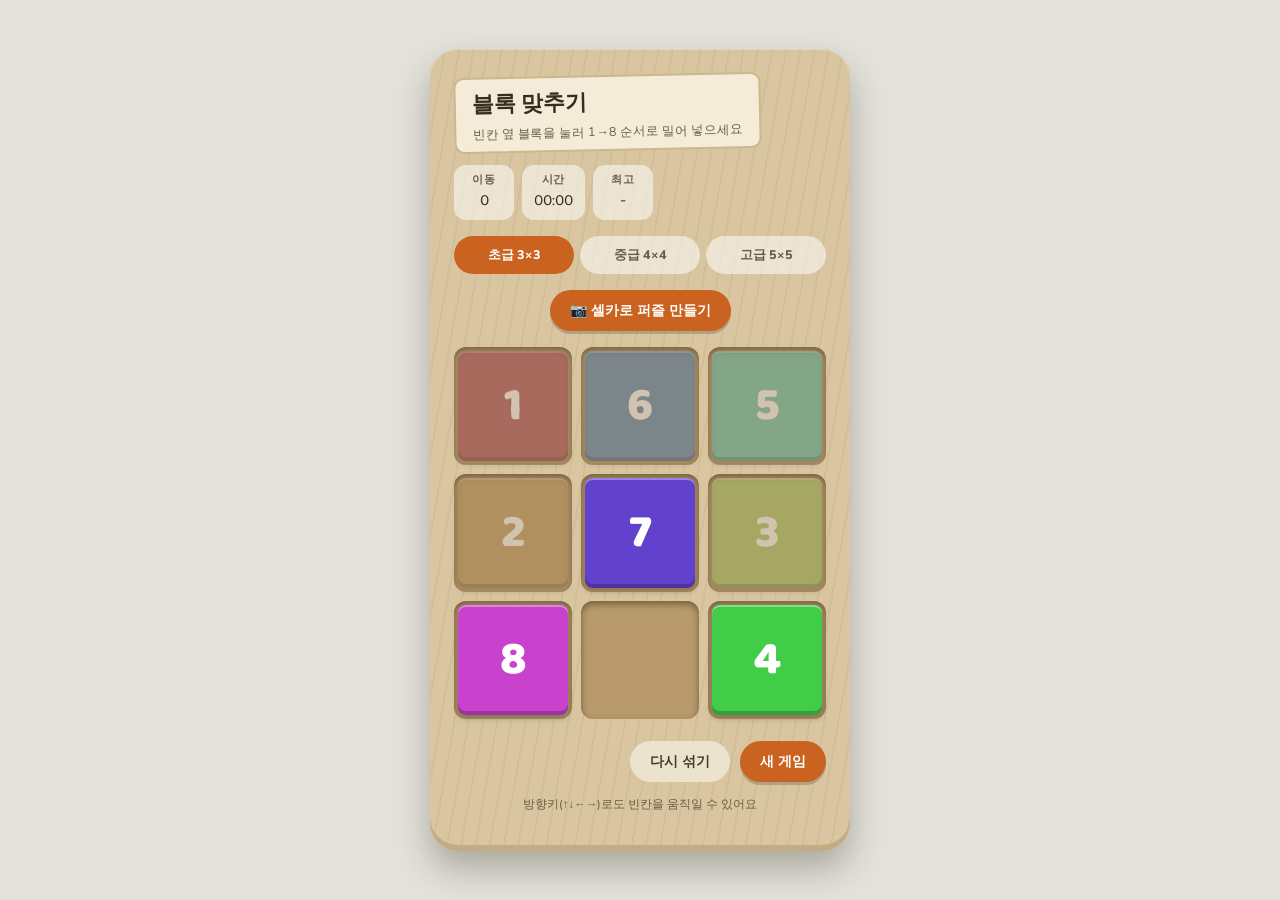
==== games/puzzle/index.html @ 5f30cb7c "블록 맞추기 퍼즐 추가 (단계별 3×3 / 4×4 / 5×5) Co-Authored-By: Claude Opus 5.5 <noreply@anthropic.com> Claude-Se" ====
<!DOCTYPE html>
<html lang="ko">
<head>
<meta charset="UTF-8">
<meta name="viewport" content="width=device-width, initial-scale=1.0">
<title>블록 맞추기</title>
<link rel="preconnect" href="https://fonts.googleapis.com">
<link rel="stylesheet" href="https://fonts.googleapis.com/css2?family=Baloo+2:wght@500;700;800&family=Nunito+Sans:opsz,wght@6..12,400;6..12,600;6..12,800&display=swap">
<style>
  :root {
    --wall: #e3e2da;
    --tray: #d9c6a0;
    --tray-edge: #c3ac80;
    --tray-grain: rgba(140, 112, 68, 0.10);
    --slot: #b89a6d;
    --slot-shadow: rgba(60, 42, 16, 0.55);
    --ink: #382c1e;
    --ink-soft: #6b5c45;
    --label-bg: #f4ecd8;
    --label-edge: #cbb98d;
    --plate-bg: rgba(255, 255, 255, 0.55);
    --lamp: #c9631f;
    --lamp-ink: #ffffff;
    --btn-quiet-bg: #ece3cd;
    --btn-quiet-ink: #4a3c28;
    --win-bg: #dcecd9;
    --win-ink: #2f6b3c;
    --focus-ring: #c9631f;
    --tile-s: 58%;
    --tile-l: 53%;
  }

  @media (prefers-color-scheme: dark) {
    :root:not([data-theme="light"]) {
      --wall: #1a1815;
      --tray: #4a3624;
      --tray-edge: #33241790;
      --tray-grain: rgba(0, 0, 0, 0.22);
      --slot: #2c1e12;
      --slot-shadow: rgba(0, 0, 0, 0.7);
      --ink: #f2e9d8;
      --ink-soft: #c6b393;
      --label-bg: #5a4530;
      --label-edge: #71583a;
      --plate-bg: rgba(0, 0, 0, 0.22);
      --lamp: #e8a23c;
      --lamp-ink: #2a1c08;
      --btn-quiet-bg: #3a2c1c;
      --btn-quiet-ink: #ecdfc4;
      --win-bg: #22392a;
      --win-ink: #8fd6a4;
      --focus-ring: #e8a23c;
      --tile-s: 62%;
      --tile-l: 60%;
    }
  }
  :root[data-theme="dark"] {
    --wall: #1a1815;
    --tray: #4a3624;
    --tray-edge: #33241790;
    --tray-grain: rgba(0, 0, 0, 0.22);
    --slot: #2c1e12;
    --slot-shadow: rgba(0, 0, 0, 0.7);
    --ink: #f2e9d8;
    --ink-soft: #c6b393;
    --label-bg: #5a4530;
    --label-edge: #71583a;
    --plate-bg: rgba(0, 0, 0, 0.22);
    --lamp: #e8a23c;
    --lamp-ink: #2a1c08;
    --btn-quiet-bg: #3a2c1c;
    --btn-quiet-ink: #ecdfc4;
    --win-bg: #22392a;
    --win-ink: #8fd6a4;
    --focus-ring: #e8a23c;
    --tile-s: 62%;
    --tile-l: 60%;
  }

  * { box-sizing: border-box; }

  body {
    margin: 0;
    min-height: 100vh;
    display: flex;
    align-items: center;
    justify-content: center;
    background: var(--wall);
    font-family: "Nunito Sans", "Apple SD Gothic Neo", "Malgun Gothic", sans-serif;
    color: var(--ink);
    padding: 28px 18px;
  }

  .tray {
    width: 100%;
    max-width: 420px;
    background:
      repeating-linear-gradient(100deg, var(--tray-grain) 0 2px, transparent 2px 14px),
      var(--tray);
    border-radius: 28px;
    padding: 26px 24px 28px;
    box-shadow:
      0 1px 0 rgba(255, 255, 255, 0.25) inset,
      0 -6px 0 var(--tray-edge) inset,
      0 18px 34px rgba(30, 20, 6, 0.28);
    transition: max-width 0.25s ease;
  }

  .header {
    display: flex;
    align-items: flex-start;
    justify-content: space-between;
    gap: 14px;
    margin-bottom: 16px;
    flex-wrap: wrap;
  }

  .label {
    background: var(--label-bg);
    border: 2px solid var(--label-edge);
    border-radius: 10px;
    padding: 8px 16px;
    transform: rotate(-1.2deg);
  }
  .label h1 {
    margin: 0;
    font-family: "Baloo 2", "Nunito Sans", sans-serif;
    font-weight: 700;
    font-size: 22px;
    letter-spacing: 0.2px;
  }
  .label p {
    margin: 2px 0 0;
    font-size: 12.5px;
    color: var(--ink-soft);
  }

  .plates {
    display: flex;
    gap: 8px;
  }
  .plate {
    background: var(--plate-bg);
    border-radius: 12px;
    padding: 7px 12px;
    min-width: 60px;
    text-align: center;
  }
  .plate .k {
    display: block;
    font-size: 10.5px;
    text-transform: uppercase;
    letter-spacing: 0.6px;
    color: var(--ink-soft);
    font-weight: 800;
  }
  .plate .v {
    display: block;
    font-family: "Baloo 2", sans-serif;
    font-size: 16px;
    font-variant-numeric: tabular-nums;
    margin-top: 1px;
  }

  .diff-row {
    display: flex;
    gap: 6px;
    margin-bottom: 16px;
  }
  .diff-btn {
    flex: 1;
    font-family: "Nunito Sans", sans-serif;
    border: 2px solid transparent;
    background: var(--plate-bg);
    color: var(--ink-soft);
    border-radius: 999px;
    padding: 8px 6px;
    font-size: 12.5px;
    font-weight: 800;
    cursor: pointer;
    transition: background 0.15s ease, color 0.15s ease, border-color 0.15s ease;
  }
  .diff-btn:hover { border-color: var(--lamp); }
  .diff-btn.active {
    background: var(--lamp);
    color: var(--lamp-ink);
  }
  .diff-btn:focus-visible {
    outline: 3px solid var(--focus-ring);
    outline-offset: 2px;
  }

  .photo-row {
    margin-bottom: 16px;
  }
  .photo-setup {
    display: flex;
    align-items: center;
    justify-content: center;
  }
  .photo-active {
    display: flex;
    align-items: center;
    gap: 10px;
    background: var(--plate-bg);
    border-radius: 14px;
    padding: 8px 10px;
  }
  .photo-thumb {
    width: 38px;
    height: 38px;
    border-radius: 10px;
    object-fit: cover;
    box-shadow: 0 2px 5px rgba(0, 0, 0, 0.25);
    flex-shrink: 0;
  }
  .photo-active-text {
    flex: 1;
    min-width: 0;
  }
  .photo-active-text strong {
    display: block;
    font-family: "Baloo 2", sans-serif;
    font-size: 13.5px;
  }
  .link-btn {
    background: none;
    border: none;
    padding: 0;
    font-family: "Nunito Sans", sans-serif;
    font-size: 11.5px;
    font-weight: 800;
    color: var(--lamp);
    text-decoration: underline;
    cursor: pointer;
  }
  .link-btn:focus-visible {
    outline: 3px solid var(--focus-ring);
    outline-offset: 2px;
  }

  .win-banner {
    max-height: 0;
    overflow: hidden;
    opacity: 0;
    transition: max-height 0.3s ease, opacity 0.3s ease, margin 0.3s ease;
    background: var(--win-bg);
    color: var(--win-ink);
    border-radius: 12px;
    font-weight: 800;
    font-family: "Baloo 2", sans-serif;
    text-align: center;
    padding: 0 14px;
  }
  .win-banner.show {
    max-height: 60px;
    opacity: 1;
    padding: 11px 14px;
    margin-bottom: 16px;
    animation: winPop 0.5s ease;
  }
  @keyframes winPop {
    0% { transform: scale(0.85); }
    55% { transform: scale(1.06); }
    100% { transform: scale(1); }
  }

  .board {
    display: grid;
    gap: 9px;
    margin-bottom: 22px;
    --tile-font: 28px;
  }

  .slot {
    aspect-ratio: 1 / 1;
    border-radius: 12px;
    background: var(--slot);
    box-shadow:
      inset 0 3px 7px var(--slot-shadow),
      inset 0 -1px 0 rgba(255, 255, 255, 0.06);
    display: flex;
    align-items: center;
    justify-content: center;
    padding: 4px;
  }

  .tile {
    position: relative;
    width: 100%;
    height: 100%;
    border: none;
    border-radius: 8px;
    font-family: "Baloo 2", sans-serif;
    font-weight: 800;
    font-size: var(--tile-font);
    color: #fff;
    cursor: pointer;
    display: flex;
    align-items: center;
    justify-content: center;
    background: hsl(var(--hue) var(--tile-s) var(--tile-l));
    background-repeat: no-repeat;
    box-shadow:
      inset 0 2px 0 rgba(255, 255, 255, 0.35),
      inset 0 -4px 0 rgba(0, 0, 0, 0.22),
      0 3px 6px rgba(0, 0, 0, 0.25);
    transition: transform 0.12s ease, box-shadow 0.12s ease;
  }
  .tile:active {
    transform: translateY(2px) scale(0.97);
    box-shadow:
      inset 0 2px 0 rgba(255, 255, 255, 0.25),
      inset 0 -2px 0 rgba(0, 0, 0, 0.22);
  }
  .tile:disabled {
    cursor: default;
    filter: saturate(0.7) brightness(0.9);
    opacity: 0.55;
  }
  .tile:focus-visible {
    outline: 3px solid var(--focus-ring);
    outline-offset: 2px;
  }

  .tile-badge {
    position: absolute;
    top: 3px;
    left: 4px;
    font-family: "Nunito Sans", sans-serif;
    font-size: 10px;
    font-weight: 800;
    background: rgba(0, 0, 0, 0.45);
    color: #fff;
    border-radius: 6px;
    padding: 1px 5px;
    pointer-events: none;
  }

  .tile.pop { animation: pop 0.22s ease; }
  @keyframes pop {
    0% { transform: scale(1); }
    45% { transform: scale(1.14); }
    100% { transform: scale(1); }
  }
  @media (prefers-reduced-motion: reduce) {
    .tile, .win-banner, .tray { transition: none; animation: none; }
  }

  .controls {
    display: flex;
    gap: 10px;
    justify-content: flex-end;
  }
  button.action {
    font-family: "Nunito Sans", sans-serif;
    border: none;
    border-radius: 999px;
    padding: 11px 20px;
    font-size: 14px;
    font-weight: 800;
    cursor: pointer;
    transition: filter 0.15s ease, transform 0.1s ease;
  }
  button.action:active { transform: translateY(1px); }
  .btn-lamp {
    background: var(--lamp);
    color: var(--lamp-ink);
    box-shadow: 0 3px 0 rgba(0,0,0,0.18);
  }
  .btn-lamp:hover { filter: brightness(1.07); }
  .btn-quiet {
    background: var(--btn-quiet-bg);
    color: var(--btn-quiet-ink);
  }
  .btn-quiet:hover { filter: brightness(0.96); }
  button.action:focus-visible {
    outline: 3px solid var(--focus-ring);
    outline-offset: 2px;
  }

  .hint {
    text-align: center;
    font-size: 11.5px;
    color: var(--ink-soft);
    margin-top: 14px;
  }
</style>
</head>
<body>
  <main class="tray" id="tray">
    <div class="header">
      <div class="label">
        <h1>블록 맞추기</h1>
        <p id="subtitle">빈칸 옆 블록을 눌러 순서대로 맞춰보세요</p>
      </div>
      <div class="plates">
        <div class="plate"><span class="k">이동</span><span class="v" id="moves">0</span></div>
        <div class="plate"><span class="k">시간</span><span class="v" id="timer">00:00</span></div>
        <div class="plate"><span class="k">최고</span><span class="v" id="best">-</span></div>
      </div>
    </div>

    <div class="diff-row" role="tablist" aria-label="난이도 선택">
      <button class="diff-btn" data-level="easy" role="tab">초급 3×3</button>
      <button class="diff-btn" data-level="medium" role="tab">중급 4×4</button>
      <button class="diff-btn" data-level="hard" role="tab">고급 5×5</button>
    </div>

    <input type="file" id="photoInput" accept="image/*" capture="user" hidden>
    <div class="photo-row" id="photoRow"></div>

    <div class="win-banner" id="winBanner">🎉 완성! 블록을 다 맞췄어요</div>

    <div class="board" id="board" role="group"></div>

    <div class="controls">
      <button class="action btn-quiet" id="resetBtn">다시 섞기</button>
      <button class="action btn-lamp" id="shuffleBtn">새 게임</button>
    </div>

    <p class="hint">방향키(↑↓←→)로도 빈칸을 움직일 수 있어요</p>
  </main>

<script>
(() => {
  const DIFFICULTIES = {
    easy:   { cols: 3, rows: 3, label: '초급', trayMax: 420, gap: 9 },
    medium: { cols: 4, rows: 4, label: '중급', trayMax: 460, gap: 7 },
    hard:   { cols: 5, rows: 5, label: '고급', trayMax: 520, gap: 6 },
  };
  const LEVEL_KEY = 'blockPuzzleLevel';
  const BEST_KEY = 'blockPuzzleBest';

  // 숫자 놀이터에서 열 때는 주소의 ?level=easy|medium|hard 로 시작 난이도를 정한다.
  const urlLevel = new URLSearchParams(location.search).get('level');
  let level = DIFFICULTIES[urlLevel] ? urlLevel : (localStorage.getItem(LEVEL_KEY) || 'easy');
  if (!DIFFICULTIES[level]) level = 'easy';

  let COLS, ROWS, SIZE, SOLVED;
  let tiles = [];
  let moves = 0;
  let timerInterval = null;
  let seconds = 0;
  let started = false;
  let won = false;
  let mode = 'numbers'; // 'numbers' | 'photo'
  let photoDataUrl = null;

  const trayEl = document.getElementById('tray');
  const boardEl = document.getElementById('board');
  const subtitleEl = document.getElementById('subtitle');
  const movesEl = document.getElementById('moves');
  const timerEl = document.getElementById('timer');
  const bestEl = document.getElementById('best');
  const winBanner = document.getElementById('winBanner');
  const diffButtons = Array.from(document.querySelectorAll('.diff-btn'));
  const photoRow = document.getElementById('photoRow');
  const photoInput = document.getElementById('photoInput');

  function loadBestMap() {
    try { return JSON.parse(localStorage.getItem(BEST_KEY)) || {}; } catch { return {}; }
  }

  function renderBest() {
    const best = loadBestMap()[level];
    bestEl.textContent = best ? `${best.moves}회` : '-';
  }

  function formatTime(s) {
    const m = Math.floor(s / 60).toString().padStart(2, '0');
    const sec = (s % 60).toString().padStart(2, '0');
    return `${m}:${sec}`;
  }

  function startTimer() {
    stopTimer();
    seconds = 0;
    timerEl.textContent = formatTime(seconds);
    timerInterval = setInterval(() => {
      seconds++;
      timerEl.textContent = formatTime(seconds);
    }, 1000);
  }

  function stopTimer() {
    if (timerInterval) clearInterval(timerInterval);
    timerInterval = null;
  }

  function isSolved(arr) {
    return arr.every((v, i) => v === SOLVED[i]);
  }

  function rowOf(idx) { return Math.floor(idx / COLS); }
  function colOf(idx) { return idx % COLS; }

  function neighborsOf(idx) {
    const r = rowOf(idx);
    const c = colOf(idx);
    const result = [];
    if (r > 0) result.push(idx - COLS);
    if (r < ROWS - 1) result.push(idx + COLS);
    if (c > 0) result.push(idx - 1);
    if (c < COLS - 1) result.push(idx + 1);
    return result;
  }

  function shuffle() {
    let arr = [...SOLVED];
    let emptyIdx = arr.indexOf(0);
    let prevIdx = -1;
    const shuffleMoves = 120 + SIZE * 25 + Math.floor(Math.random() * 30);

    for (let i = 0; i < shuffleMoves; i++) {
      const neighbors = neighborsOf(emptyIdx);
      const candidates = neighbors.filter(n => n !== prevIdx);
      const pickFrom = candidates.length ? candidates : neighbors;
      const target = pickFrom[Math.floor(Math.random() * pickFrom.length)];

      [arr[emptyIdx], arr[target]] = [arr[target], arr[emptyIdx]];
      prevIdx = emptyIdx;
      emptyIdx = target;
    }

    if (isSolved(arr)) return shuffle();
    return arr;
  }

  function isAdjacentToEmpty(idx) {
    return neighborsOf(tiles.indexOf(0)).includes(idx);
  }

  // 숫자 1은 빨강 계열, 마지막 숫자는 보라 계열이 되도록 색상환 일부를 고르게 나눠 쓴다.
  function hueForValue(val) {
    const total = SIZE - 1;
    if (total <= 1) return 0;
    return Math.round(-8 + (306 * (val - 1)) / (total - 1));
  }

  function render(animatedIdx = null) {
    boardEl.innerHTML = '';
    tiles.forEach((val, idx) => {
      const slot = document.createElement('div');
      slot.className = 'slot';
      if (val !== 0) {
        const btn = document.createElement('button');
        btn.className = 'tile';
        btn.disabled = won || !isAdjacentToEmpty(idx);
        if (idx === animatedIdx) btn.classList.add('pop');
        btn.addEventListener('click', () => handleMove(idx));

        if (mode === 'photo' && photoDataUrl) {
          const destRow = Math.floor((val - 1) / COLS);
          const destCol = (val - 1) % COLS;
          const posX = COLS === 1 ? 0 : (destCol / (COLS - 1)) * 100;
          const posY = ROWS === 1 ? 0 : (destRow / (ROWS - 1)) * 100;
          btn.style.backgroundImage = `url(${photoDataUrl})`;
          btn.style.backgroundSize = `${COLS * 100}% ${ROWS * 100}%`;
          btn.style.backgroundPosition = `${posX}% ${posY}%`;
          btn.setAttribute('aria-label', `사진 조각 ${val}`);
          const badge = document.createElement('span');
          badge.className = 'tile-badge';
          badge.textContent = val;
          btn.appendChild(badge);
        } else {
          btn.style.setProperty('--hue', hueForValue(val));
          btn.textContent = val;
          btn.setAttribute('aria-label', `숫자 ${val} 블록`);
        }

        slot.appendChild(btn);
      }
      boardEl.appendChild(slot);
    });
    fitTileFont();
  }

  function fitTileFont() {
    const slot = boardEl.querySelector('.slot');
    if (!slot) return;
    const size = slot.getBoundingClientRect().width;
    if (size > 0) {
      boardEl.style.setProperty('--tile-font', `${Math.max(14, Math.round(size * 0.4))}px`);
    }
  }

  function handleMove(idx) {
    if (won || !isAdjacentToEmpty(idx)) return;

    if (!started) {
      started = true;
      startTimer();
    }

    const emptyIdx = tiles.indexOf(0);
    [tiles[idx], tiles[emptyIdx]] = [tiles[emptyIdx], tiles[idx]];
    moves++;
    movesEl.textContent = moves;
    render(emptyIdx);

    if (isSolved(tiles)) {
      won = true;
      stopTimer();
      winBanner.textContent = mode === 'photo' ? '🎉 완성! 사진을 다 맞췄어요' : '🎉 완성! 블록을 다 맞췄어요';
      winBanner.classList.add('show');
      const bestMap = loadBestMap();
      const best = bestMap[level];
      if (!best || moves < best.moves) {
        bestMap[level] = { moves, seconds };
        localStorage.setItem(BEST_KEY, JSON.stringify(bestMap));
        renderBest();
      }
      render();
      launchConfetti();
    }
  }

  function applyLevelLayout() {
    const cfg = DIFFICULTIES[level];
    COLS = cfg.cols;
    ROWS = cfg.rows;
    SIZE = COLS * ROWS;
    SOLVED = [...Array(SIZE - 1).keys()].map(n => n + 1).concat(0);

    trayEl.style.maxWidth = `${cfg.trayMax}px`;
    boardEl.style.gridTemplateColumns = `repeat(${COLS}, 1fr)`;
    boardEl.style.gap = `${cfg.gap}px`;
    boardEl.setAttribute('aria-label', `${cfg.label} 퍼즐판`);
    updateSubtitle();

    diffButtons.forEach(btn => {
      btn.classList.toggle('active', btn.dataset.level === level);
      btn.setAttribute('aria-selected', String(btn.dataset.level === level));
    });
  }

  function updateSubtitle() {
    const total = SIZE - 1;
    subtitleEl.textContent = mode === 'photo'
      ? `빈칸 옆 조각을 눌러 사진을 완성해보세요 (${total}조각)`
      : `빈칸 옆 블록을 눌러 1→${total} 순서로 밀어 넣으세요`;
  }

  function updatePhotoUI() {
    photoRow.innerHTML = '';
    if (!photoDataUrl) {
      const wrap = document.createElement('div');
      wrap.className = 'photo-setup';
      const btn = document.createElement('button');
      btn.type = 'button';
      btn.className = 'action btn-lamp';
      btn.textContent = '📷 셀카로 퍼즐 만들기';
      btn.addEventListener('click', () => photoInput.click());
      wrap.appendChild(btn);
      photoRow.appendChild(wrap);
      return;
    }

    const wrap = document.createElement('div');
    wrap.className = 'photo-active';

    const thumb = document.createElement('img');
    thumb.className = 'photo-thumb';
    thumb.src = photoDataUrl;
    thumb.alt = '촬영한 사진';
    wrap.appendChild(thumb);

    const text = document.createElement('div');
    text.className = 'photo-active-text';
    const title = document.createElement('strong');
    title.textContent = mode === 'photo' ? '내 사진 퍼즐' : '내 사진 (번호 블록 보는 중)';
    text.appendChild(title);
    const toggle = document.createElement('button');
    toggle.type = 'button';
    toggle.className = 'link-btn';
    toggle.textContent = mode === 'photo' ? '번호 블록으로 보기' : '내 사진으로 보기';
    toggle.addEventListener('click', toggleMode);
    text.appendChild(toggle);
    wrap.appendChild(text);

    const retake = document.createElement('button');
    retake.type = 'button';
    retake.className = 'action btn-quiet';
    retake.textContent = '다시 찍기';
    retake.addEventListener('click', () => photoInput.click());
    wrap.appendChild(retake);

    photoRow.appendChild(wrap);
  }

  function toggleMode() {
    mode = mode === 'photo' ? 'numbers' : 'photo';
    updatePhotoUI();
    updateSubtitle();
    render();
  }

  function handlePhotoFile(file) {
    if (!file) return;
    const reader = new FileReader();
    reader.onload = (e) => {
      const img = new Image();
      img.onload = () => {
        const OUT = 480;
        const cropSize = Math.min(img.naturalWidth, img.naturalHeight);
        const sx = (img.naturalWidth - cropSize) / 2;
        const sy = (img.naturalHeight - cropSize) / 2;
        const canvas = document.createElement('canvas');
        canvas.width = OUT;
        canvas.height = OUT;
        const ctx = canvas.getContext('2d');
        ctx.drawImage(img, sx, sy, cropSize, cropSize, 0, 0, OUT, OUT);
        photoDataUrl = canvas.toDataURL('image/jpeg', 0.85);
        mode = 'photo';
        updatePhotoUI();
        updateSubtitle();
        newGame();
      };
      img.src = e.target.result;
    };
    reader.readAsDataURL(file);
  }

  function newGame() {
    applyLevelLayout();
    tiles = shuffle();
    moves = 0;
    seconds = 0;
    started = false;
    won = false;
    stopTimer();
    timerEl.textContent = '00:00';
    movesEl.textContent = '0';
    winBanner.classList.remove('show');
    renderBest();
    render();
  }

  function setLevel(newLevel) {
    if (!DIFFICULTIES[newLevel] || newLevel === level) return;
    level = newLevel;
    localStorage.setItem(LEVEL_KEY, level);
    newGame();
  }

  function launchConfetti() {
    // 동작 최소화 설정이어도 폭죽을 완전히 없애지 않고, 더 짧고 약하게만 보여준다.
    const reduced = window.matchMedia('(prefers-reduced-motion: reduce)').matches;
    const particleCount = reduced ? 50 : 150;
    const duration = reduced ? 900 : 2600;
    const spin = reduced ? 0 : 1;

    try {
      const canvas = document.createElement('canvas');
      canvas.style.cssText = 'position:fixed;inset:0;width:100vw;height:100vh;pointer-events:none;z-index:2147483647;';
      document.body.appendChild(canvas);
      const ctx = canvas.getContext('2d');
      const dpr = window.devicePixelRatio || 1;

      function sizeCanvas() {
        canvas.width = window.innerWidth * dpr;
        canvas.height = window.innerHeight * dpr;
        ctx.setTransform(dpr, 0, 0, dpr, 0, 0);
      }
      sizeCanvas();
      window.addEventListener('resize', sizeCanvas);

      const total = SIZE - 1;
      const colors = Array.from({ length: total }, (_, i) => `hsl(${hueForValue(i + 1)} 70% 58%)`);
      const originX = window.innerWidth / 2;
      const originY = window.innerHeight * 0.28;

      const particles = Array.from({ length: particleCount }, () => {
        const angle = Math.random() * Math.PI * 2;
        const speed = 3 + Math.random() * 8;
        return {
          x: originX,
          y: originY,
          vx: Math.cos(angle) * speed,
          vy: Math.sin(angle) * speed - 3,
          size: 5 + Math.random() * 5,
          rot: Math.random() * Math.PI * 2,
          vr: (Math.random() - 0.5) * 0.35 * spin,
          color: colors[Math.floor(Math.random() * colors.length)],
        };
      });

      const gravity = 0.2;
      const start = performance.now();

      function frame(now) {
        const elapsed = now - start;
        ctx.clearRect(0, 0, canvas.width, canvas.height);
        particles.forEach(p => {
          p.vy += gravity;
          p.x += p.vx;
          p.y += p.vy;
          p.rot += p.vr;
          ctx.save();
          ctx.globalAlpha = Math.max(0, 1 - elapsed / duration);
          ctx.translate(p.x, p.y);
          ctx.rotate(p.rot);
          ctx.fillStyle = p.color;
          ctx.fillRect(-p.size / 2, -p.size / 2, p.size, p.size * 0.6);
          ctx.restore();
        });
        if (elapsed < duration) {
          requestAnimationFrame(frame);
        } else {
          window.removeEventListener('resize', sizeCanvas);
          canvas.remove();
        }
      }
      requestAnimationFrame(frame);
    } catch (err) {
      console.error('confetti failed to render', err);
    }
  }

  document.addEventListener('keydown', (e) => {
    if (won) return;
    const emptyIdx = tiles.indexOf(0);
    const r = rowOf(emptyIdx);
    const c = colOf(emptyIdx);
    // 방향키는 "빈칸이 이동하는 방향"을 뜻하므로, 그 방향에 있는 블록을 빈칸으로 옮긴다.
    if (e.key === 'ArrowUp' && r < ROWS - 1) handleMove(emptyIdx + COLS);
    else if (e.key === 'ArrowDown' && r > 0) handleMove(emptyIdx - COLS);
    else if (e.key === 'ArrowLeft' && c < COLS - 1) handleMove(emptyIdx + 1);
    else if (e.key === 'ArrowRight' && c > 0) handleMove(emptyIdx - 1);
    else return;
    e.preventDefault();
  });

  let resizeTimer = null;
  window.addEventListener('resize', () => {
    clearTimeout(resizeTimer);
    resizeTimer = setTimeout(fitTileFont, 100);
  });

  diffButtons.forEach(btn => {
    btn.addEventListener('click', () => setLevel(btn.dataset.level));
  });
  document.getElementById('shuffleBtn').addEventListener('click', newGame);
  document.getElementById('resetBtn').addEventListener('click', newGame);
  photoInput.addEventListener('change', () => {
    handlePhotoFile(photoInput.files && photoInput.files[0]);
    photoInput.value = '';
  });

  updatePhotoUI();
  newGame();
})();
</script>
</body>
</html>
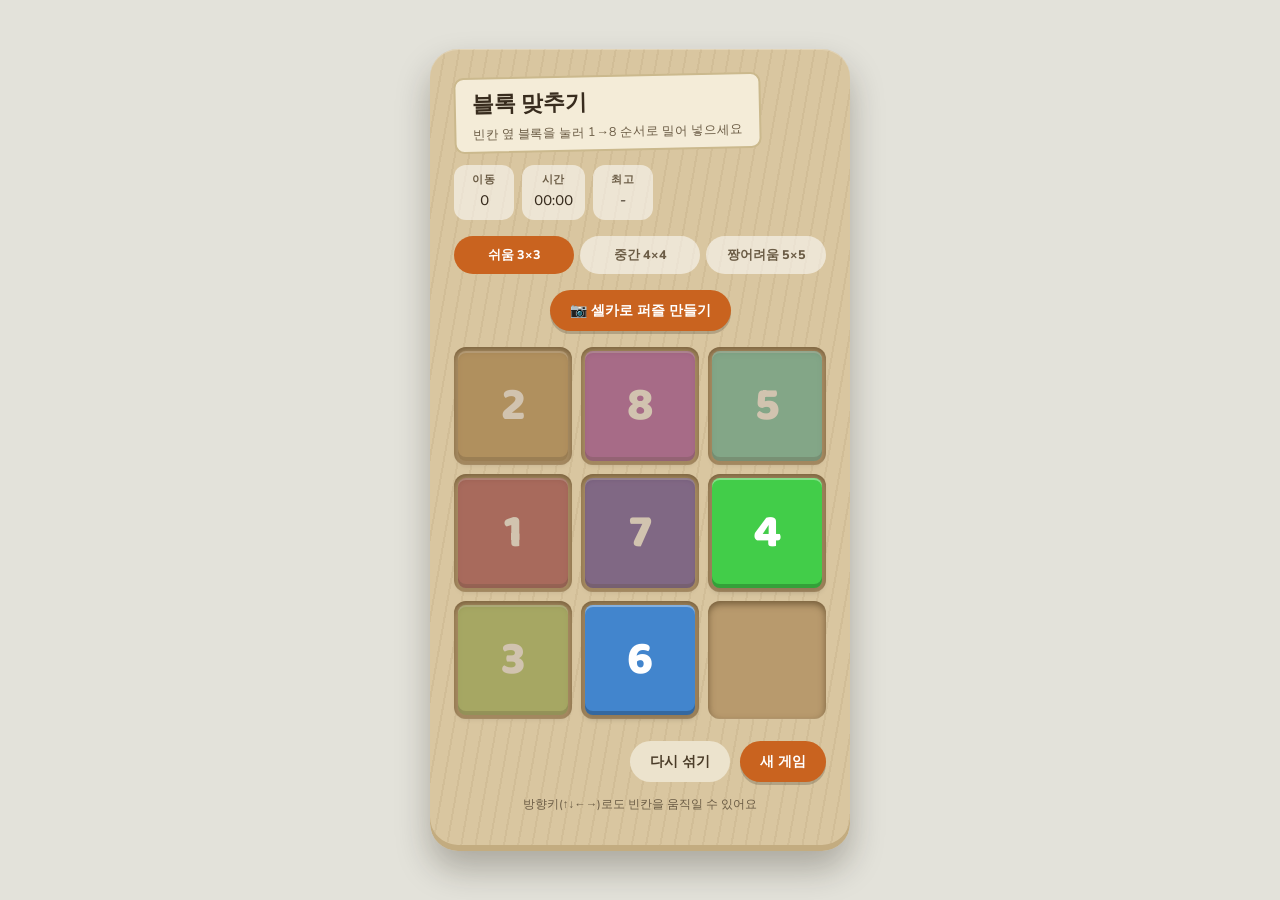
==== commit 2f1d7dee: "단계 이름을 쉬움 / 중간 / 짱어려움으로 변경 Co-Authored-By: Claude Opus 5.5 <noreply@anthropic.com> Claude-Session: h" ====
--- a/games/puzzle/index.html
+++ b/games/puzzle/index.html
@@ -402,9 +402,9 @@
     </div>
 
     <div class="diff-row" role="tablist" aria-label="난이도 선택">
-      <button class="diff-btn" data-level="easy" role="tab">초급 3×3</button>
-      <button class="diff-btn" data-level="medium" role="tab">중급 4×4</button>
-      <button class="diff-btn" data-level="hard" role="tab">고급 5×5</button>
+      <button class="diff-btn" data-level="easy" role="tab">쉬움 3×3</button>
+      <button class="diff-btn" data-level="medium" role="tab">중간 4×4</button>
+      <button class="diff-btn" data-level="hard" role="tab">짱어려움 5×5</button>
     </div>
 
     <input type="file" id="photoInput" accept="image/*" capture="user" hidden>
@@ -425,9 +425,9 @@
 <script>
 (() => {
   const DIFFICULTIES = {
-    easy:   { cols: 3, rows: 3, label: '초급', trayMax: 420, gap: 9 },
-    medium: { cols: 4, rows: 4, label: '중급', trayMax: 460, gap: 7 },
-    hard:   { cols: 5, rows: 5, label: '고급', trayMax: 520, gap: 6 },
+    easy:   { cols: 3, rows: 3, label: '쉬움', trayMax: 420, gap: 9 },
+    medium: { cols: 4, rows: 4, label: '중간', trayMax: 460, gap: 7 },
+    hard:   { cols: 5, rows: 5, label: '짱어려움', trayMax: 520, gap: 6 },
   };
   const LEVEL_KEY = 'blockPuzzleLevel';
   const BEST_KEY = 'blockPuzzleBest';
